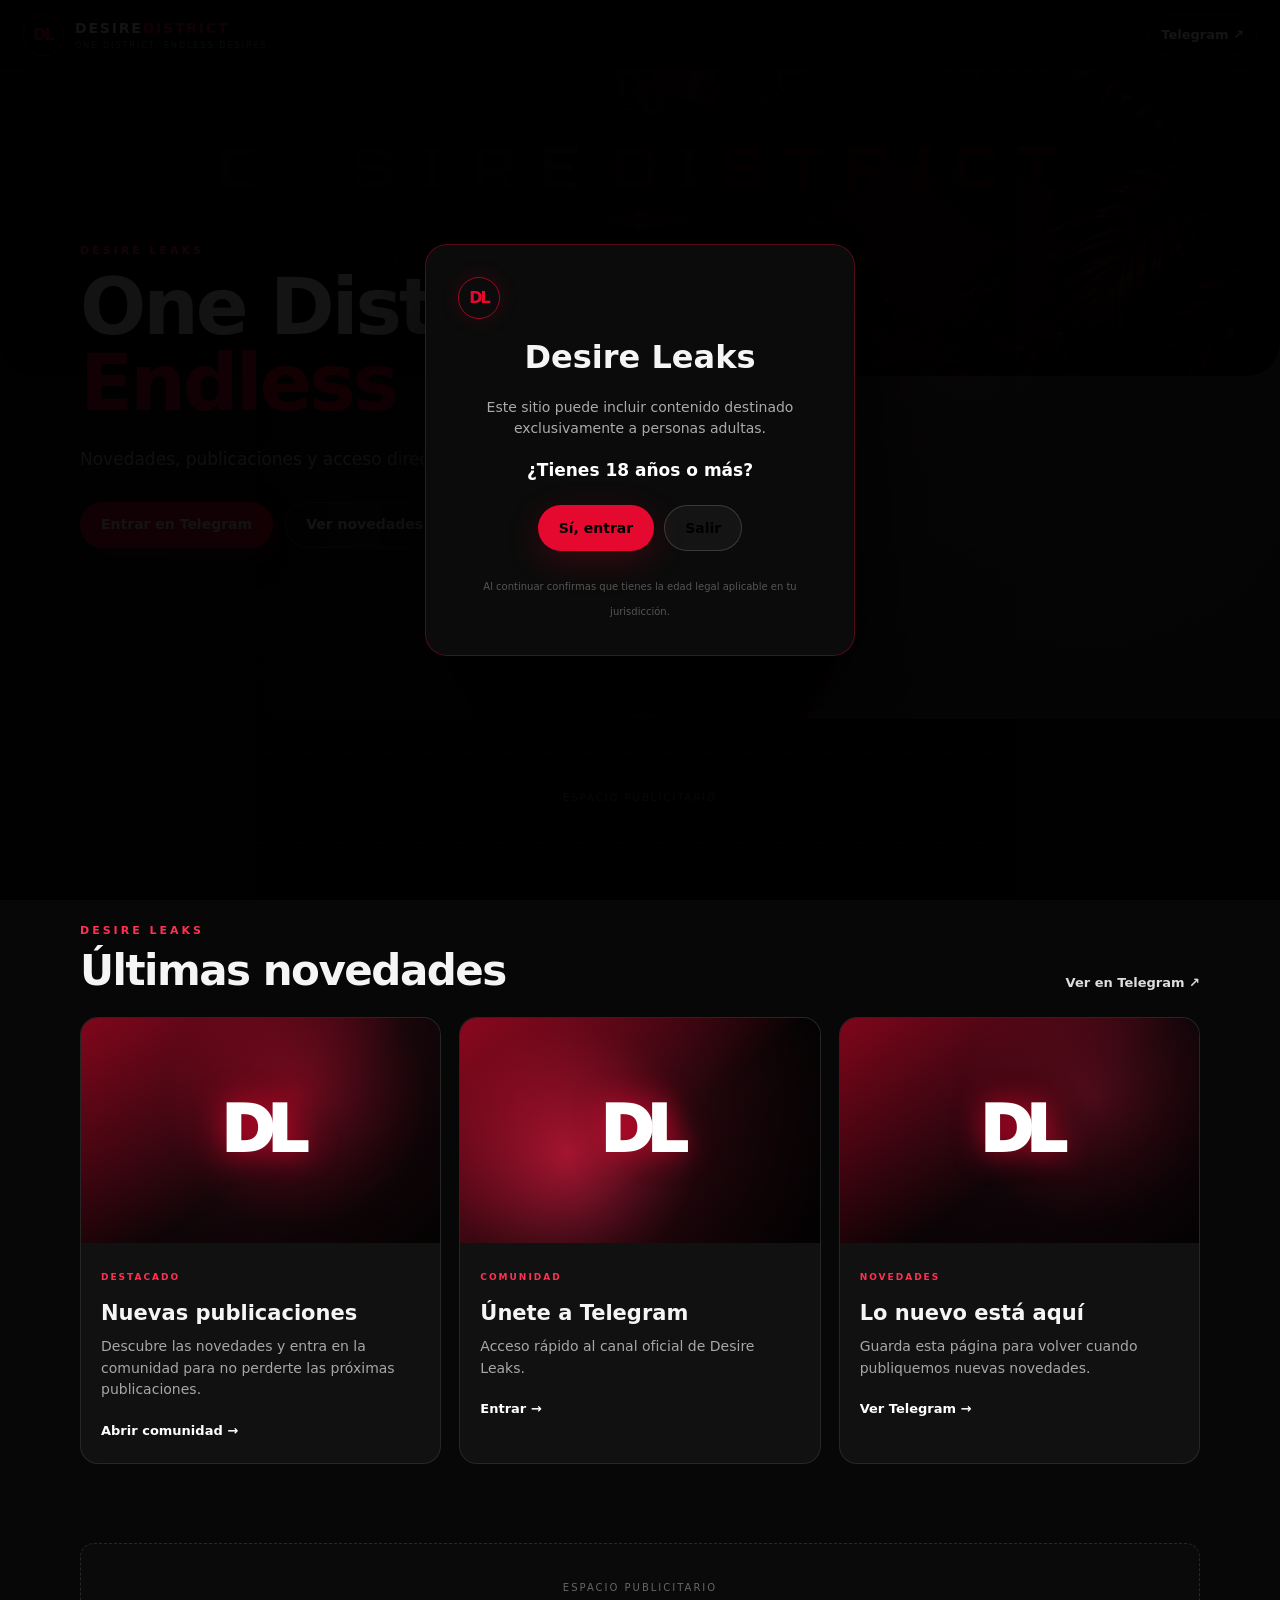
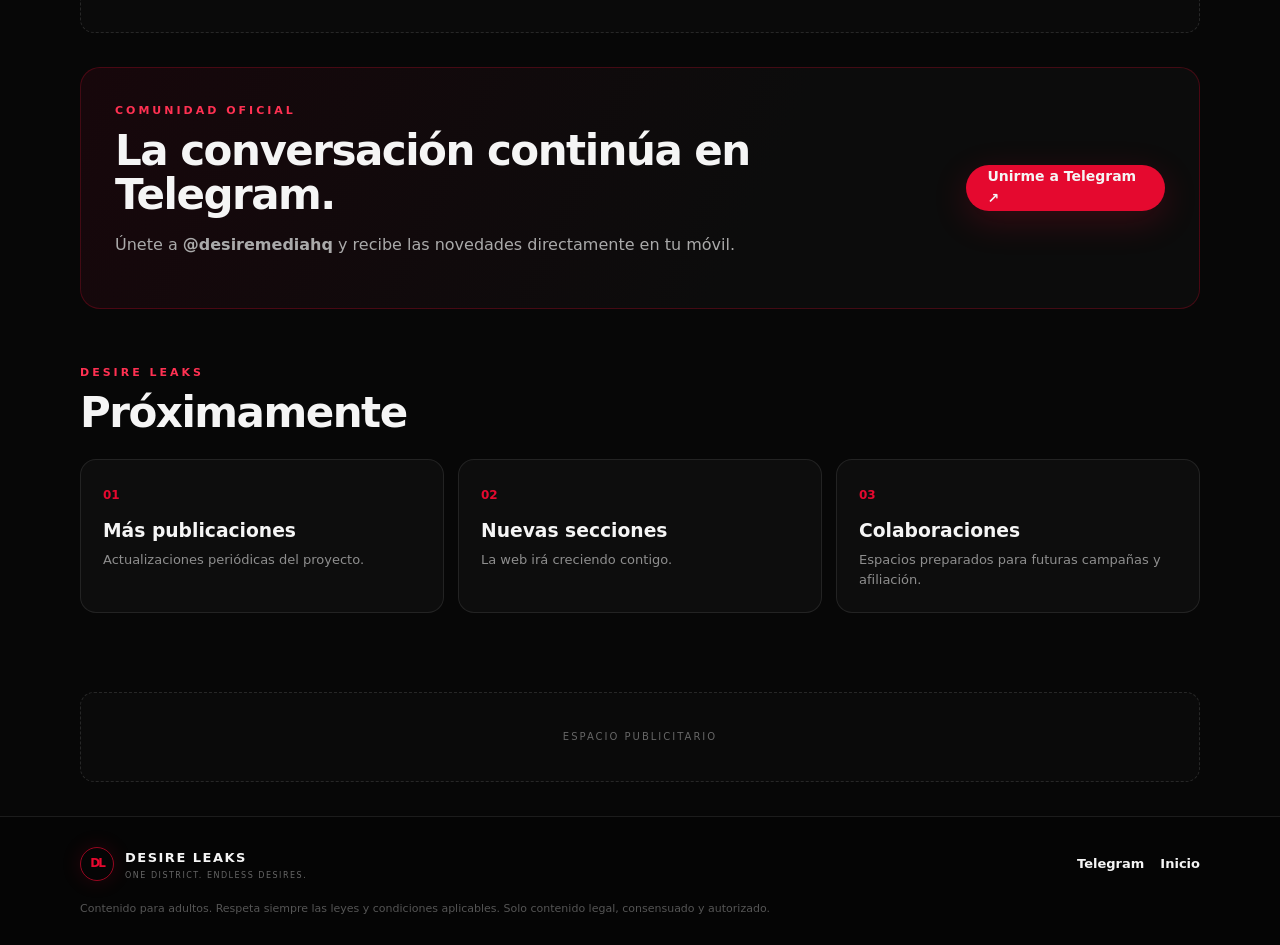
==== index.html @ 997d7d22 "Add files via upload" ====
<!doctype html>
<html lang="es">
<head>
  <meta charset="utf-8">
  <meta name="viewport" content="width=device-width, initial-scale=1">
  <meta name="description" content="Desire Leaks — contenido y novedades. Únete a nuestra comunidad en Telegram.">
  <meta name="theme-color" content="#080808">
  <title>Desire Leaks — One District. Endless Desires.</title>
  <link rel="stylesheet" href="style.css">
</head>
<body>
  <div id="ageGate" class="age-gate" role="dialog" aria-modal="true" aria-labelledby="ageTitle">
    <div class="age-card">
      <div class="mini-mark">DL</div>
      <h1 id="ageTitle">Desire Leaks</h1>
      <p>Este sitio puede incluir contenido destinado exclusivamente a personas adultas.</p>
      <p class="age-question">¿Tienes 18 años o más?</p>
      <div class="age-actions">
        <button id="enterBtn" class="btn btn-primary">Sí, entrar</button>
        <button id="leaveBtn" class="btn btn-ghost">Salir</button>
      </div>
      <small>Al continuar confirmas que tienes la edad legal aplicable en tu jurisdicción.</small>
    </div>
  </div>

  <header class="site-header">
    <a class="brand" href="#top" aria-label="Desire Leaks inicio">
      <span class="brand-dd">DL</span>
      <span>
        <strong>DESIRE<span>DISTRICT</span></strong>
        <small>ONE DISTRICT. ENDLESS DESIRES.</small>
      </span>
    </a>
    <a class="header-telegram" href="https://t.me/desiremediahq" target="_blank" rel="noopener noreferrer">Telegram ↗</a>
  </header>

  <main id="top">
    <section class="hero">
      <div class="hero-overlay"></div>
      <div class="hero-content">
        <p class="eyebrow">DESIRE LEAKS</p>
        <h1>One District.<br><span>Endless Desires.</span></h1>
        <p class="hero-copy">Novedades, publicaciones y acceso directo a nuestra comunidad.</p>
        <div class="hero-actions">
          <a class="btn btn-primary" href="https://t.me/desiremediahq" target="_blank" rel="noopener noreferrer">Entrar en Telegram</a>
          <a class="btn btn-ghost" href="#latest">Ver novedades</a>
        </div>
      </div>
    </section>

    <div class="container">
      <div class="ad-slot top-ad" aria-label="Espacio publicitario">
        <span>ESPACIO PUBLICITARIO</span>
      </div>

      <section id="latest" class="section">
        <div class="section-heading">
          <div>
            <p class="eyebrow">DESIRE LEAKS</p>
            <h2>Últimas novedades</h2>
          </div>
          <a class="text-link" href="https://t.me/desiremediahq" target="_blank" rel="noopener noreferrer">Ver en Telegram ↗</a>
        </div>

        <div class="cards">
          <article class="card featured">
            <div class="card-media media-one"><span>DL</span></div>
            <div class="card-body">
              <span class="tag">DESTACADO</span>
              <h3>Nuevas publicaciones</h3>
              <p>Descubre las novedades y entra en la comunidad para no perderte las próximas publicaciones.</p>
              <a href="https://t.me/desiremediahq" target="_blank" rel="noopener noreferrer">Abrir comunidad →</a>
            </div>
          </article>

          <article class="card">
            <div class="card-media media-two"><span>DL</span></div>
            <div class="card-body">
              <span class="tag">COMUNIDAD</span>
              <h3>Únete a Telegram</h3>
              <p>Acceso rápido al canal oficial de Desire Leaks.</p>
              <a href="https://t.me/desiremediahq" target="_blank" rel="noopener noreferrer">Entrar →</a>
            </div>
          </article>

          <article class="card">
            <div class="card-media media-three"><span>DL</span></div>
            <div class="card-body">
              <span class="tag">NOVEDADES</span>
              <h3>Lo nuevo está aquí</h3>
              <p>Guarda esta página para volver cuando publiquemos nuevas novedades.</p>
              <a href="https://t.me/desiremediahq" target="_blank" rel="noopener noreferrer">Ver Telegram →</a>
            </div>
          </article>
        </div>
      </section>

      <div class="ad-slot" aria-label="Espacio publicitario">
        <span>ESPACIO PUBLICITARIO</span>
      </div>

      <section class="community">
        <div>
          <p class="eyebrow">COMUNIDAD OFICIAL</p>
          <h2>La conversación continúa en Telegram.</h2>
          <p>Únete a <strong>@desiremediahq</strong> y recibe las novedades directamente en tu móvil.</p>
        </div>
        <a class="btn btn-primary" href="https://t.me/desiremediahq" target="_blank" rel="noopener noreferrer">Unirme a Telegram ↗</a>
      </section>

      <section class="section small-section">
        <div class="section-heading">
          <div>
            <p class="eyebrow">DESIRE LEAKS</p>
            <h2>Próximamente</h2>
          </div>
        </div>
        <div class="future-grid">
          <div><span>01</span><h3>Más publicaciones</h3><p>Actualizaciones periódicas del proyecto.</p></div>
          <div><span>02</span><h3>Nuevas secciones</h3><p>La web irá creciendo contigo.</p></div>
          <div><span>03</span><h3>Colaboraciones</h3><p>Espacios preparados para futuras campañas y afiliación.</p></div>
        </div>
      </section>

      <div class="ad-slot" aria-label="Espacio publicitario">
        <span>ESPACIO PUBLICITARIO</span>
      </div>
    </div>
  </main>

  <footer class="footer">
    <div class="footer-brand">
      <span class="brand-dd">DL</span>
      <div><strong>DESIRE LEAKS</strong><small>ONE DISTRICT. ENDLESS DESIRES.</small></div>
    </div>
    <div class="footer-links">
      <a href="https://t.me/desiremediahq" target="_blank" rel="noopener noreferrer">Telegram</a>
      <a href="#top">Inicio</a>
    </div>
    <p class="footer-note">Contenido para adultos. Respeta siempre las leyes y condiciones aplicables. Solo contenido legal, consensuado y autorizado.</p>
  </footer>

  <!-- ANALÍTICA: cuando tengas tu ID, puedes colocar aquí el script de tu proveedor. -->

  <script src="script.js"></script>
</body>
</html>
---- style.css ----
:root{
  --bg:#070707;
  --panel:#111111;
  --panel2:#151515;
  --text:#f5f5f5;
  --muted:#a7a7a7;
  --red:#e5092f;
  --red2:#ff3152;
  --line:rgba(255,255,255,.09);
  --max:1120px;
}
*{box-sizing:border-box}
html{scroll-behavior:smooth}
body{margin:0;background:var(--bg);color:var(--text);font-family:Inter,ui-sans-serif,system-ui,-apple-system,BlinkMacSystemFont,"Segoe UI",sans-serif;line-height:1.55}
a{color:inherit;text-decoration:none}
button{font:inherit}
.site-header{position:sticky;top:0;z-index:20;display:flex;justify-content:space-between;align-items:center;padding:14px 22px;background:rgba(7,7,7,.88);backdrop-filter:blur(12px);border-bottom:1px solid var(--line)}
.brand{display:flex;gap:11px;align-items:center}
.brand-dd,.mini-mark{display:grid;place-items:center;width:42px;height:42px;border:1px solid rgba(229,9,47,.65);border-radius:50%;color:var(--red);font-weight:900;letter-spacing:-2px;box-shadow:0 0 20px rgba(229,9,47,.15)}
.brand strong{display:block;font-size:14px;letter-spacing:1.8px}
.brand strong span{color:var(--red)}
.brand small{display:block;color:#777;font-size:8px;letter-spacing:2px}
.header-telegram{font-size:13px;font-weight:700;color:#fff;border:1px solid var(--line);padding:9px 13px;border-radius:999px}
.hero{position:relative;min-height:72vh;display:flex;align-items:center;overflow:hidden;background:radial-gradient(circle at 70% 25%,rgba(229,9,47,.25),transparent 35%),linear-gradient(135deg,#080808,#16070a 55%,#050505)}
.hero:before{content:"";position:absolute;inset:0;background:linear-gradient(115deg,rgba(0,0,0,.9),rgba(0,0,0,.35)),url("Distrito de deseo nocturno.png") center/cover no-repeat;opacity:.55}
.hero-overlay{position:absolute;inset:0;background:radial-gradient(circle at 75% 45%,transparent 0,rgba(0,0,0,.65) 65%,#070707 100%)}
.hero-content{position:relative;z-index:1;width:min(var(--max),calc(100% - 40px));margin:auto;padding:90px 0}
.eyebrow{margin:0 0 10px;color:var(--red2);font-size:11px;font-weight:900;letter-spacing:3px}
.hero h1{margin:0;max-width:760px;font-size:clamp(42px,7vw,78px);line-height:.98;letter-spacing:-3px}
.hero h1 span{color:var(--red)}
.hero-copy{max-width:570px;color:#c2c2c2;font-size:17px;margin:24px 0 30px}
.hero-actions{display:flex;gap:12px;flex-wrap:wrap}
.btn{display:inline-flex;align-items:center;justify-content:center;min-height:46px;padding:0 20px;border-radius:999px;font-weight:800;font-size:14px;border:1px solid transparent;cursor:pointer}
.btn-primary{background:var(--red);box-shadow:0 10px 35px rgba(229,9,47,.2)}
.btn-primary:hover{background:var(--red2);transform:translateY(-1px)}
.btn-ghost{border-color:rgba(255,255,255,.16);background:rgba(255,255,255,.04)}
.container{width:min(var(--max),calc(100% - 40px));margin:auto}
.ad-slot{min-height:90px;margin:34px 0;display:grid;place-items:center;border:1px dashed rgba(255,255,255,.12);border-radius:14px;color:#666;font-size:10px;letter-spacing:2px;background:#0a0a0a}
.section{padding:45px 0}
.section-heading{display:flex;justify-content:space-between;align-items:end;gap:20px;margin-bottom:24px}
.section-heading h2,.community h2{margin:0;font-size:clamp(28px,4vw,42px);line-height:1.05;letter-spacing:-1.5px}
.text-link{color:#ddd;font-size:13px;font-weight:800}
.cards{display:grid;grid-template-columns:repeat(3,1fr);gap:18px}
.card{overflow:hidden;border:1px solid var(--line);border-radius:18px;background:var(--panel);transition:.2s}
.card:hover{transform:translateY(-3px);border-color:rgba(229,9,47,.4)}
.card-media{aspect-ratio:16/10;display:grid;place-items:center;position:relative;overflow:hidden}
.card-media:after{content:"";position:absolute;inset:0;background:linear-gradient(140deg,rgba(229,9,47,.55),transparent 55%,rgba(0,0,0,.65))}
.card-media span{position:relative;z-index:1;font-size:64px;font-weight:1000;letter-spacing:-7px;color:#fff;text-shadow:0 0 30px rgba(229,9,47,.8)}
.media-one{background:radial-gradient(circle at 60% 35%,#6b0b1d,#16060a 50%,#030303)}
.media-two{background:radial-gradient(circle at 30% 60%,#9b1631,#25070d 45%,#020202)}
.media-three{background:radial-gradient(circle at 70% 35%,#4c0b18,#110509 45%,#020202)}
.card-body{padding:20px}
.tag{font-size:9px;font-weight:900;letter-spacing:2px;color:var(--red2)}
.card h3{margin:9px 0 7px;font-size:21px}
.card p{margin:0 0 17px;color:var(--muted);font-size:14px}
.card a{font-size:13px;font-weight:900;color:#fff}
.community{display:flex;justify-content:space-between;align-items:center;gap:30px;margin:30px 0 45px;padding:34px;border-radius:20px;border:1px solid rgba(229,9,47,.25);background:linear-gradient(115deg,#17070b,#0c0c0c 60%)}
.community p:not(.eyebrow){color:#aaa;max-width:620px}
.future-grid{display:grid;grid-template-columns:repeat(3,1fr);gap:14px}
.future-grid>div{padding:22px;border:1px solid var(--line);border-radius:16px;background:#0d0d0d}
.future-grid span{color:var(--red);font-weight:900;font-size:12px}
.future-grid h3{margin:9px 0 5px}
.future-grid p{margin:0;color:#8e8e8e;font-size:13px}
.small-section{padding-top:10px}
.footer{border-top:1px solid var(--line);padding:28px max(20px,calc((100% - var(--max))/2));display:grid;grid-template-columns:1fr auto;gap:18px;background:#050505}
.footer-brand{display:flex;gap:11px;align-items:center}
.footer-brand .brand-dd{width:34px;height:34px;font-size:12px}
.footer-brand strong{font-size:13px;letter-spacing:1.5px}
.footer-brand small{display:block;color:#666;font-size:8px;letter-spacing:1.5px}
.footer-links{display:flex;gap:16px;align-items:center;font-size:13px;font-weight:800}
.footer-note{grid-column:1/-1;color:#555;font-size:11px;margin:0}
.age-gate{position:fixed;inset:0;z-index:100;display:grid;place-items:center;padding:20px;background:rgba(0,0,0,.92)}
.age-gate.hidden{display:none}
.age-card{width:min(430px,100%);padding:32px;border:1px solid rgba(229,9,47,.35);border-radius:22px;text-align:center;background:#0b0b0b;box-shadow:0 30px 100px rgba(0,0,0,.8)}
.age-card h1{margin:14px 0 10px}
.age-card p{color:#aaa;font-size:14px}
.age-question{color:#fff!important;font-weight:900;font-size:17px!important}
.age-actions{display:flex;gap:10px;justify-content:center;margin:22px 0}
.age-card small{color:#555;font-size:10px}
@media(max-width:800px){
  .cards,.future-grid{grid-template-columns:1fr}
  .community{flex-direction:column;align-items:flex-start}
  .hero{min-height:78vh}
  .hero h1{letter-spacing:-2px}
  .section-heading{align-items:flex-start;flex-direction:column}
}
@media(max-width:520px){
  .site-header{padding:12px 14px}
  .header-telegram{font-size:11px;padding:8px 10px}
  .brand strong{font-size:12px}
  .brand small{font-size:7px}
  .container,.hero-content{width:min(100% - 28px,var(--max))}
  .hero-copy{font-size:15px}
  .footer{padding:24px 14px}
}
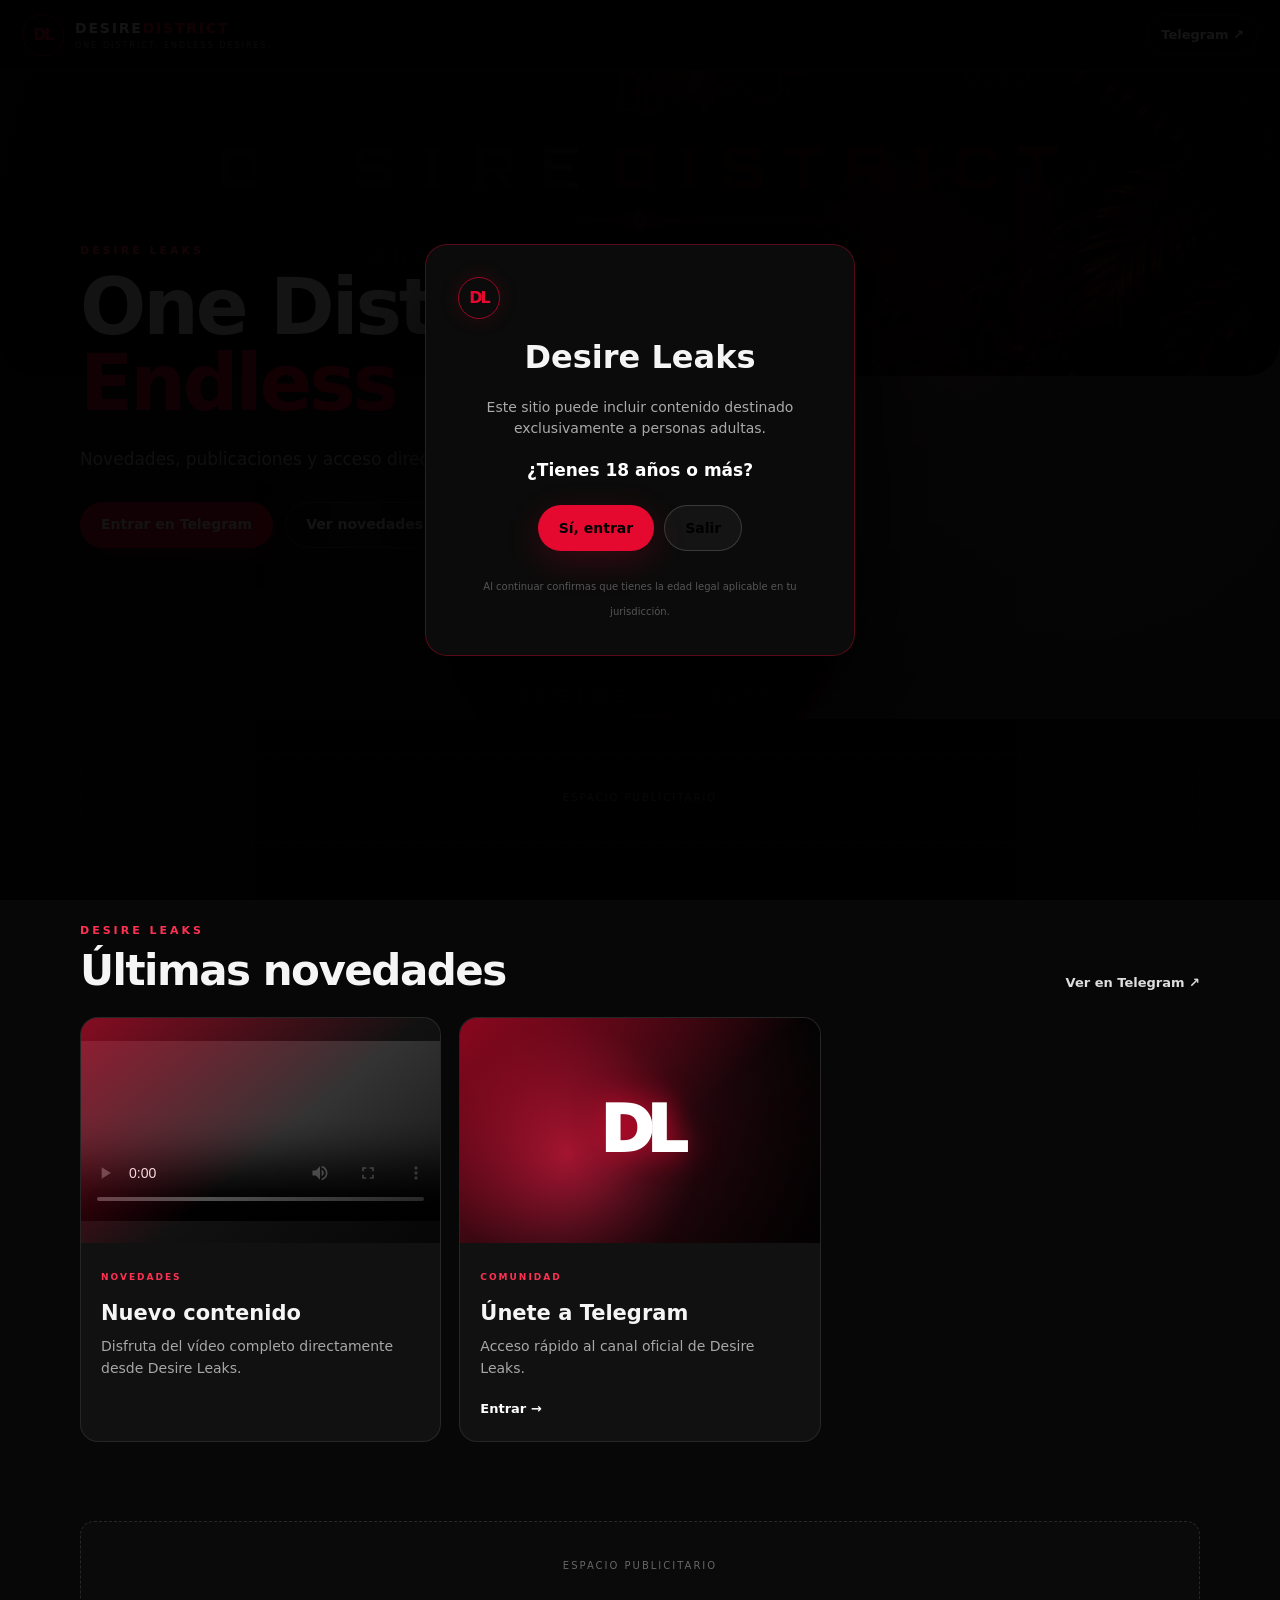
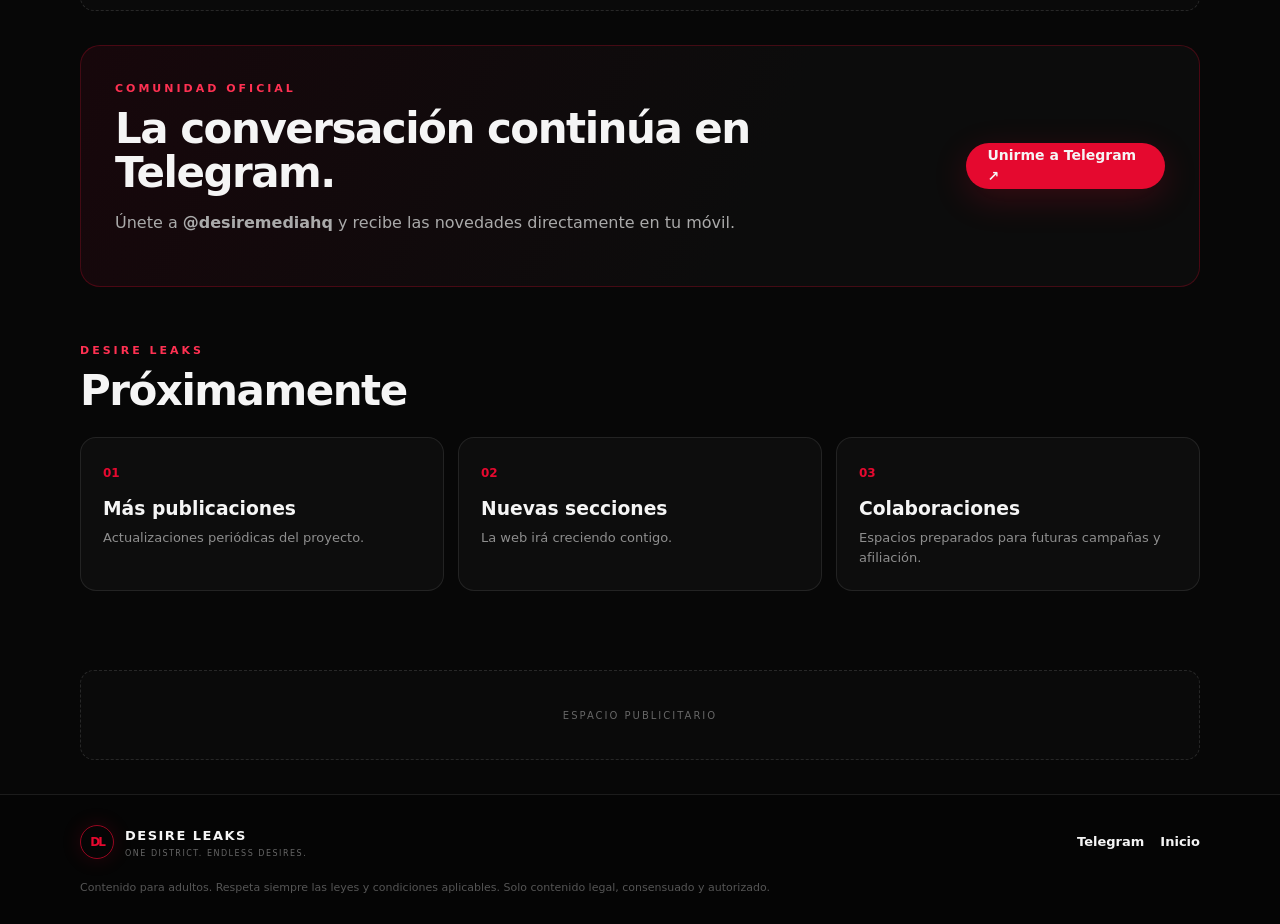
==== commit b62490e4: "Update featured card to video card for new content Replaced a featured card with a video card showca" ====
--- a/index.html
+++ b/index.html
@@ -63,14 +63,18 @@
         </div>
 
         <div class="cards">
-          <article class="card featured">
-            <div class="card-media media-one"><span>DL</span></div>
-            <div class="card-body">
-              <span class="tag">DESTACADO</span>
-              <h3>Nuevas publicaciones</h3>
-              <p>Descubre las novedades y entra en la comunidad para no perderte las próximas publicaciones.</p>
-              <a href="https://t.me/desiremediahq" target="_blank" rel="noopener noreferrer">Abrir comunidad →</a>
-            </div>
+          <article class="card">
+  <div class="card-media">
+    <video controls playsinline preload="metadata" style="width:100%; height:auto; display:block;">
+      <source src="https://DesireMedia.b-cdn.net/VID_20261002_084733.mp4" type="video/mp4">
+      Tu navegador no puede reproducir este vídeo.
+    </video>
+  </div>
+  <div class="card-body">
+    <span class="tag">NOVEDADES</span>
+    <h3>Nuevo contenido</h3>
+    <p>Disfruta del vídeo completo directamente desde Desire Leaks.</p>
+  </div>
           </article>
 
           <article class="card">
@@ -83,15 +87,7 @@
             </div>
           </article>
 
-          <article class="card">
-            <div class="card-media media-three"><span>DL</span></div>
-            <div class="card-body">
-              <span class="tag">NOVEDADES</span>
-              <h3>Lo nuevo está aquí</h3>
-              <p>Guarda esta página para volver cuando publiquemos nuevas novedades.</p>
-              <a href="https://t.me/desiremediahq" target="_blank" rel="noopener noreferrer">Ver Telegram →</a>
-            </div>
-          </article>
+          
         </div>
       </section>
 
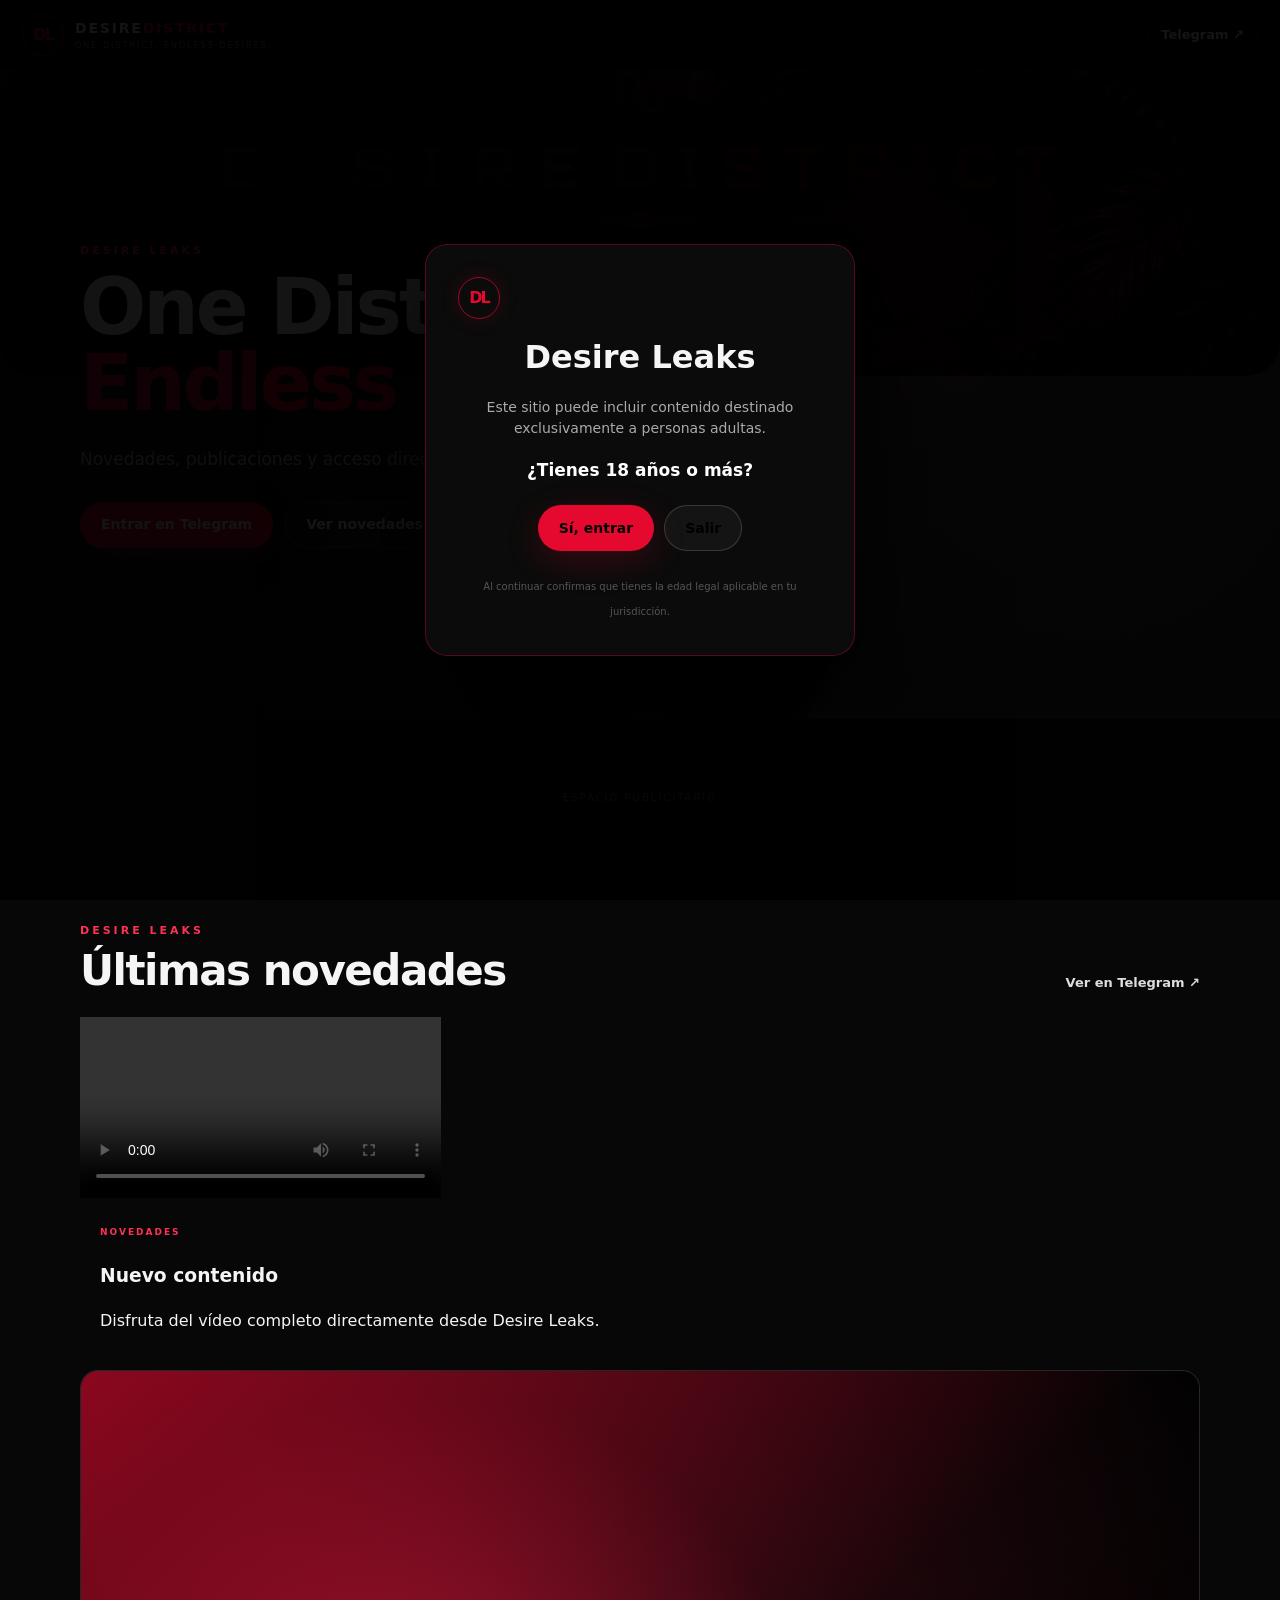
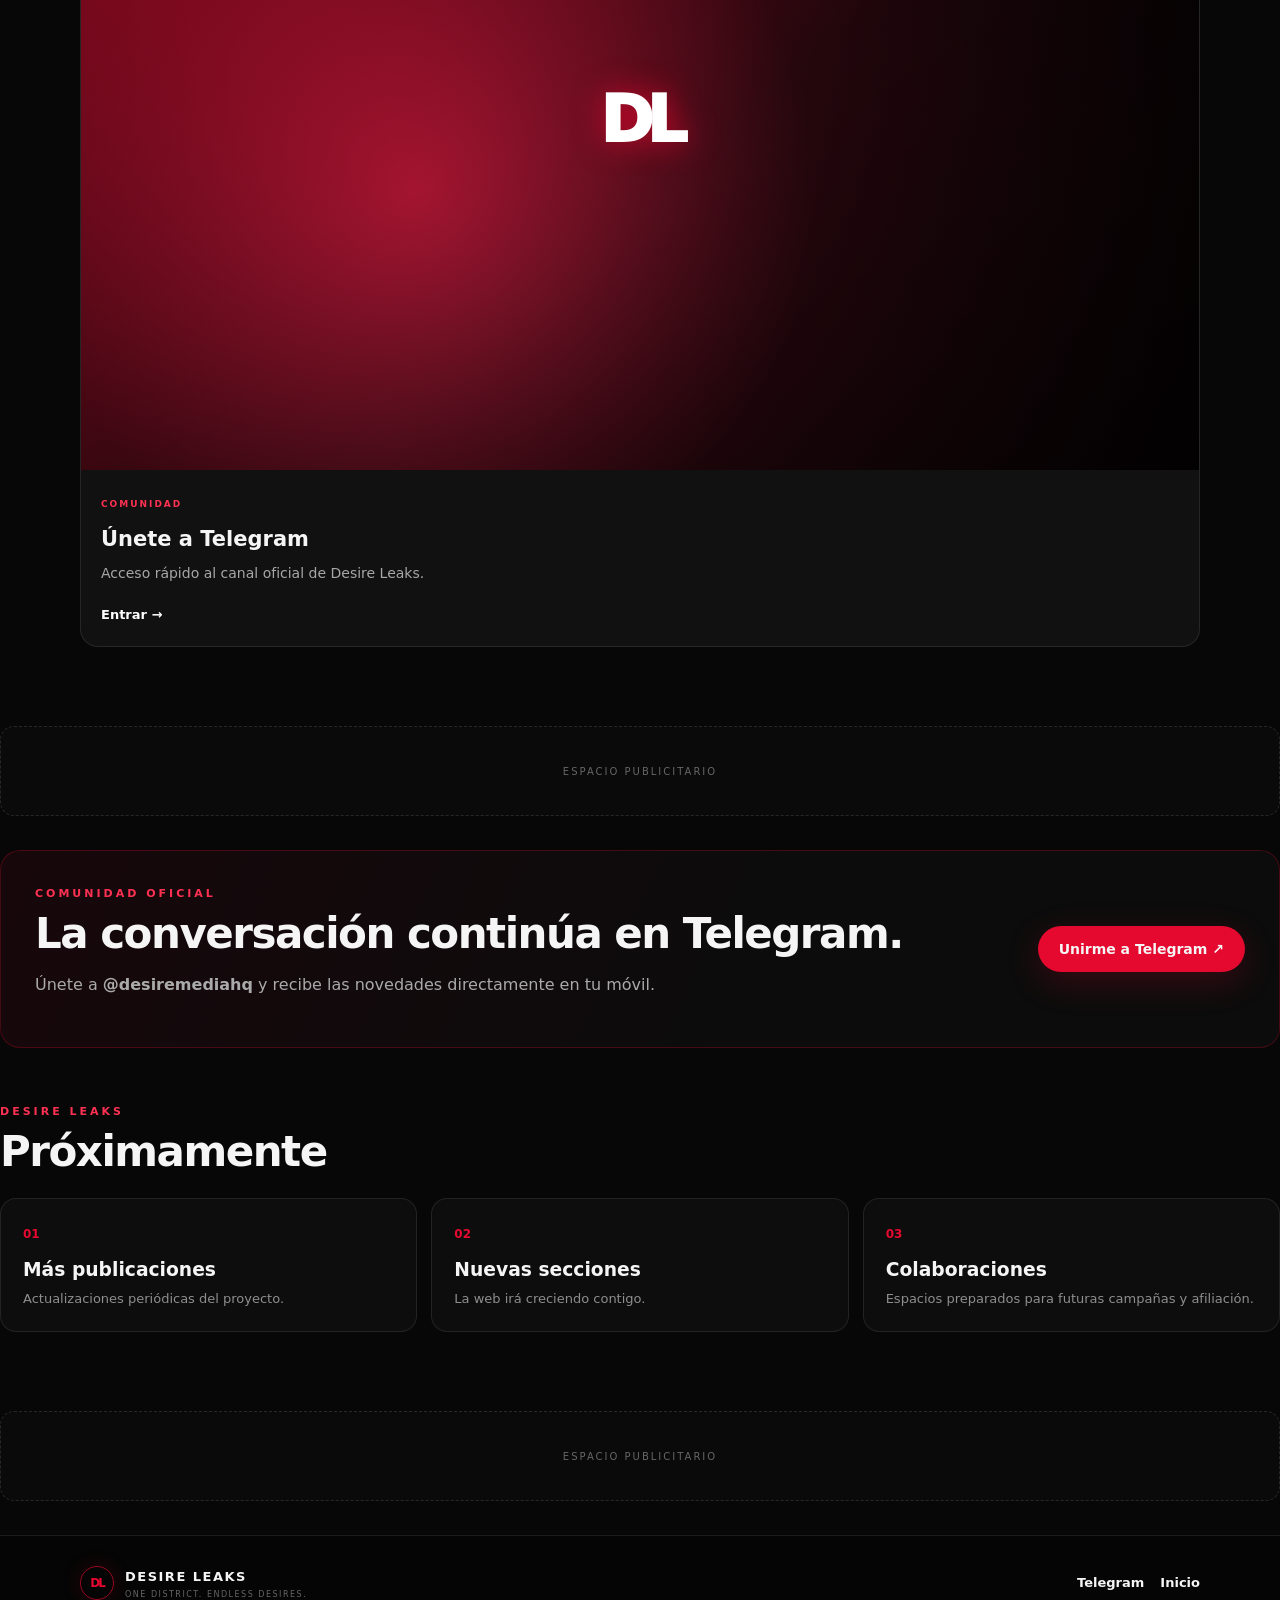
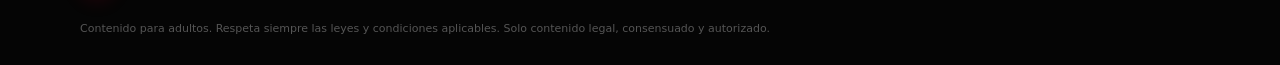
==== commit b542e339: "Replace card article with video element" ====
--- a/index.html
+++ b/index.html
@@ -63,8 +63,7 @@
         </div>
 
         <div class="cards">
-          <article class="card">
-  <div class="card-media">
+          
     <video controls playsinline preload="metadata" style="width:100%; height:auto; display:block;">
       <source src="https://DesireMedia.b-cdn.net/VID_20261002_084733.mp4" type="video/mp4">
       Tu navegador no puede reproducir este vídeo.
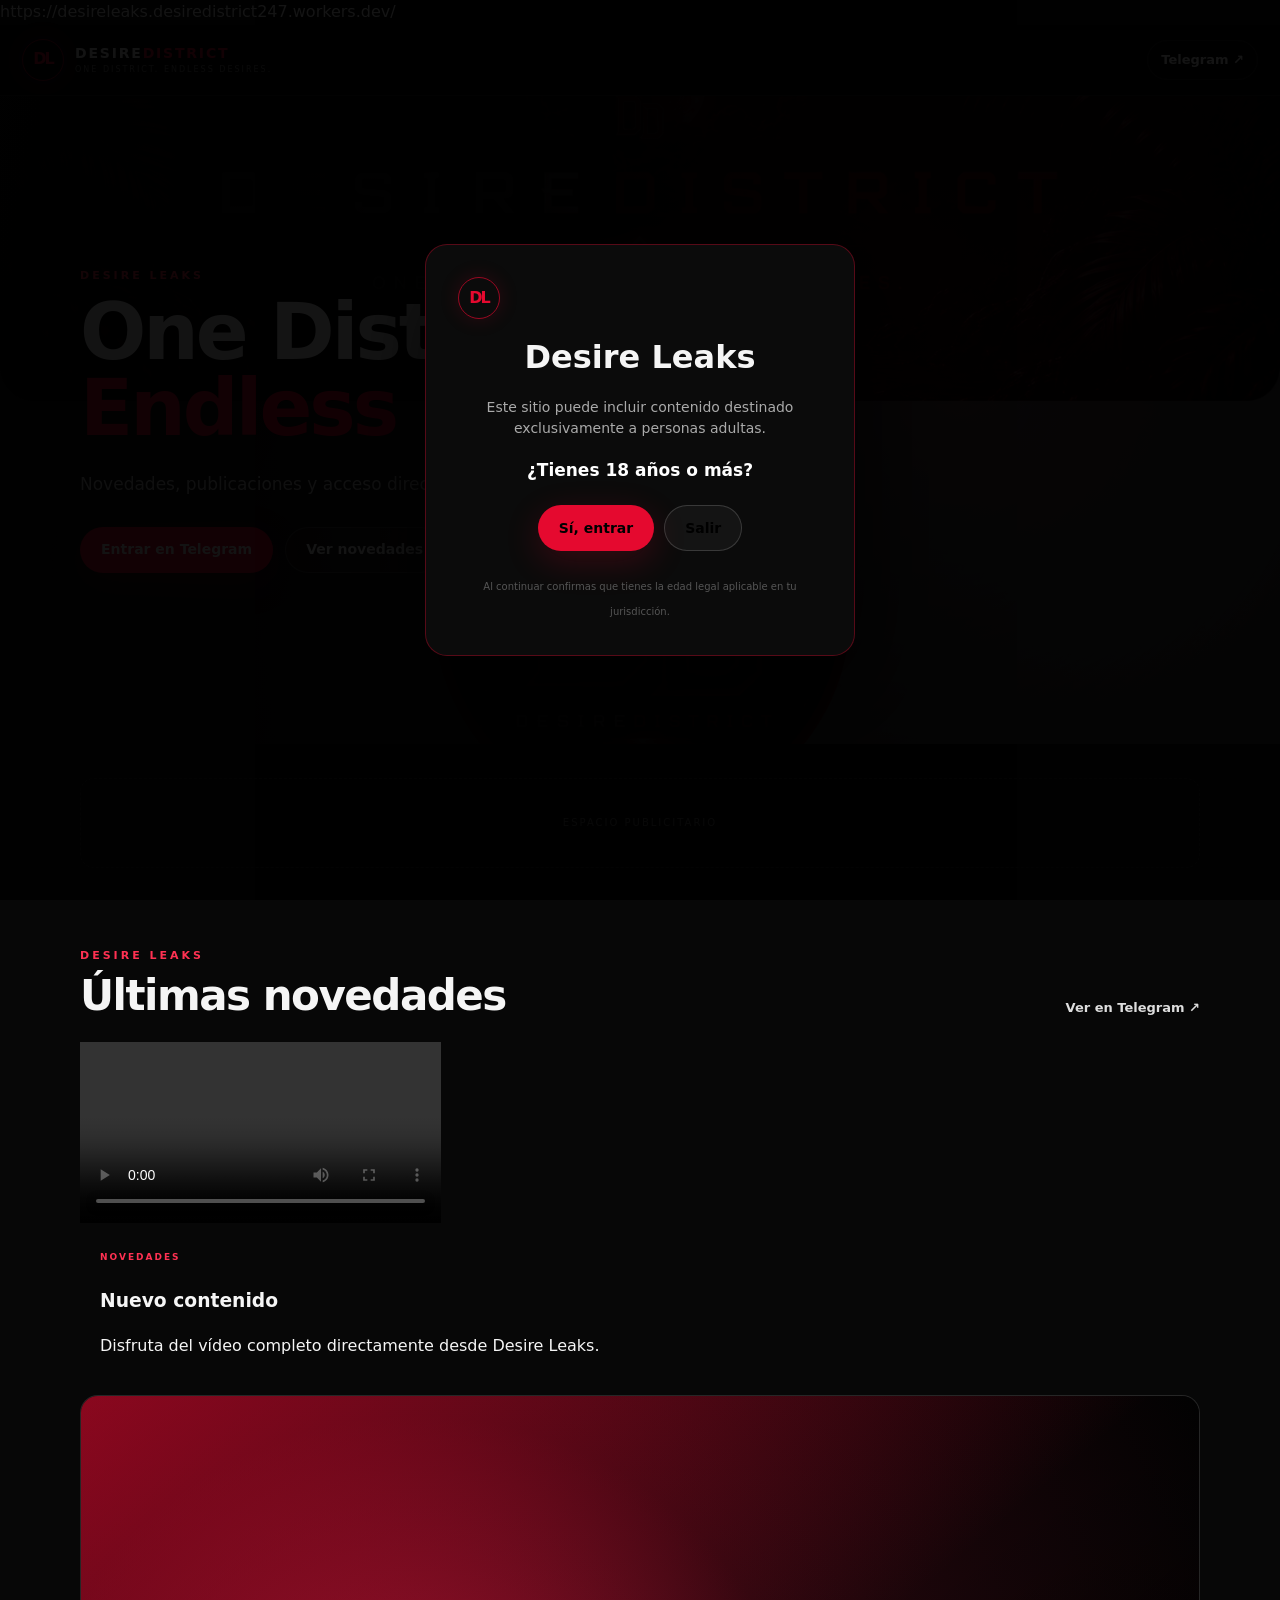
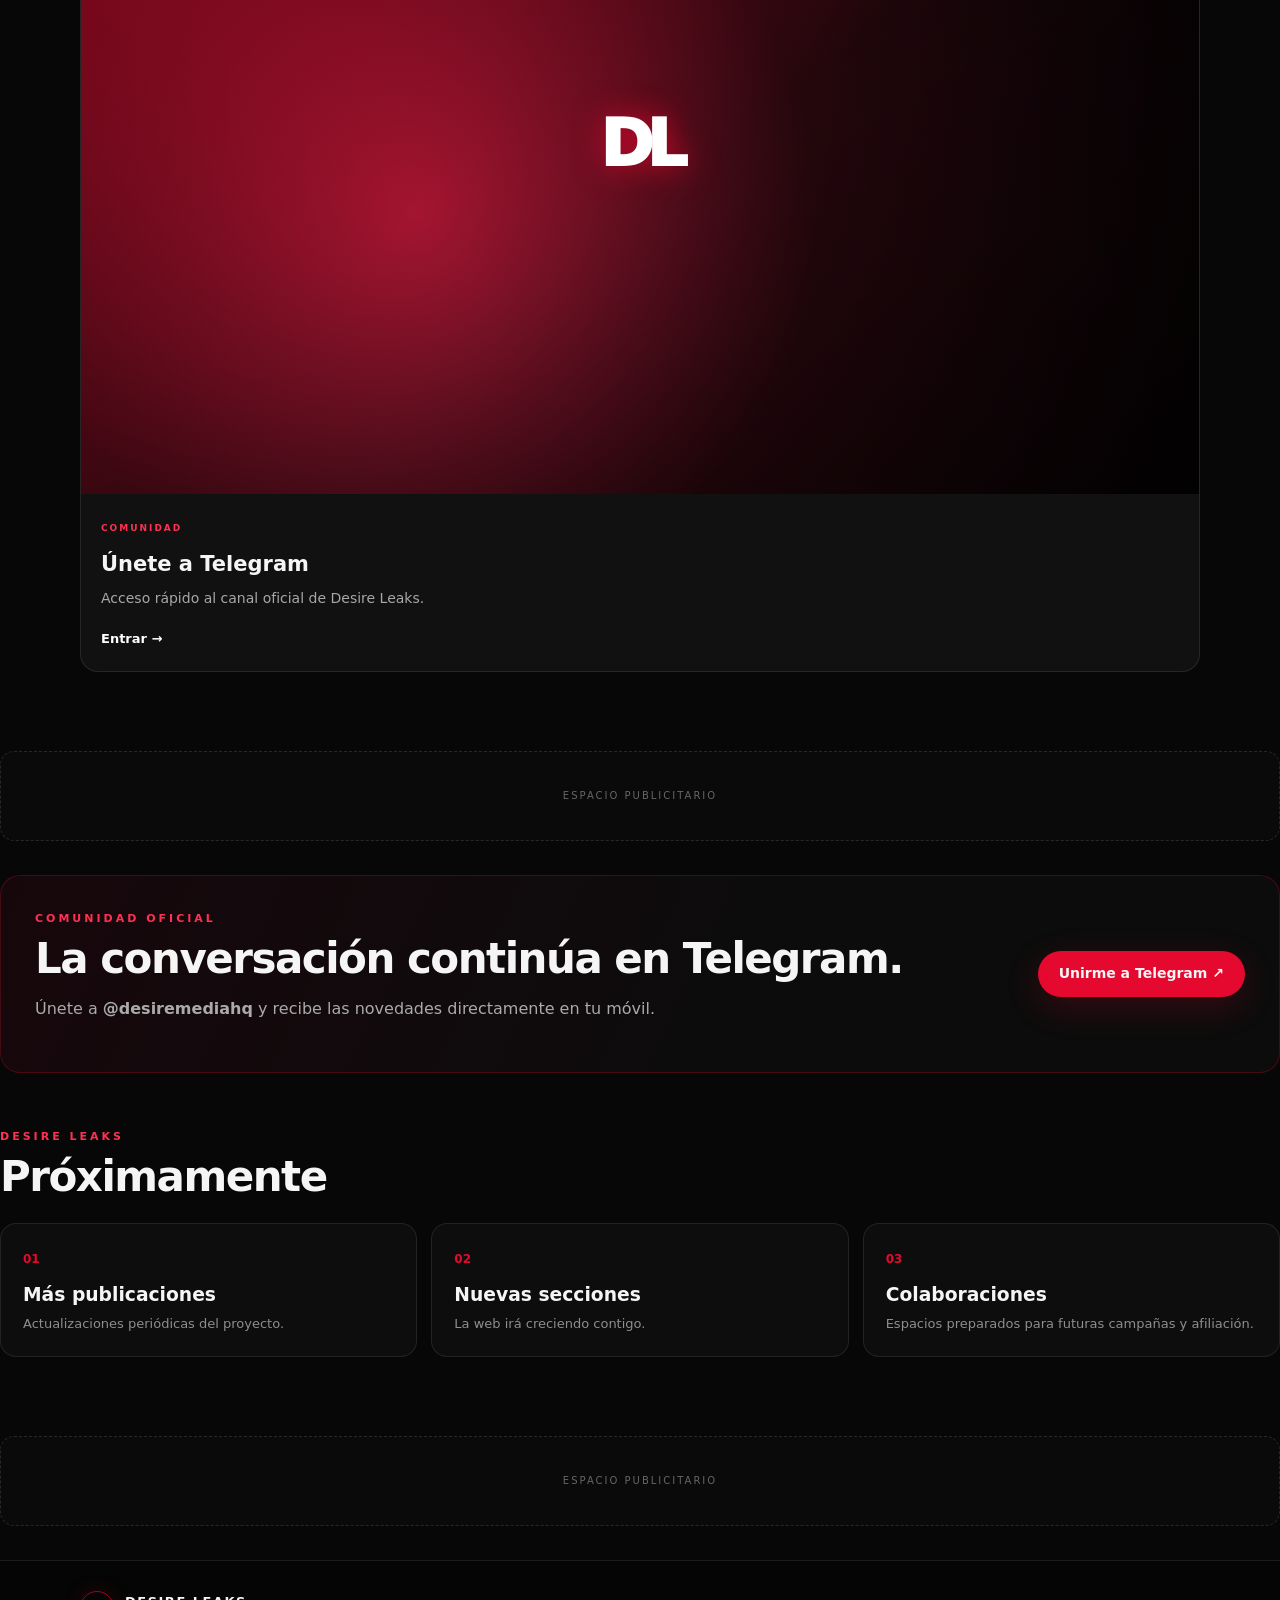
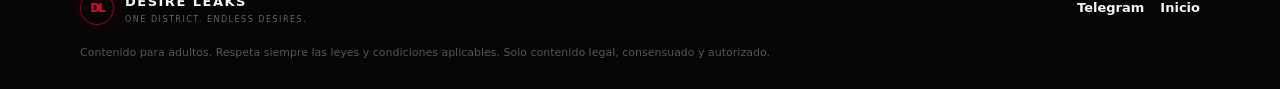
==== commit 345c22ca: "Add link to head section in index.html Added a link to the head section of the HTML document." ====
--- a/index.html
+++ b/index.html
@@ -1,6 +1,6 @@
 <!doctype html>
 <html lang="es">
-<head>
+<head> https://desireleaks.desiredistrict247.workers.dev/
   <meta charset="utf-8">
   <meta name="viewport" content="width=device-width, initial-scale=1">
   <meta name="description" content="Desire Leaks — contenido y novedades. Únete a nuestra comunidad en Telegram.">
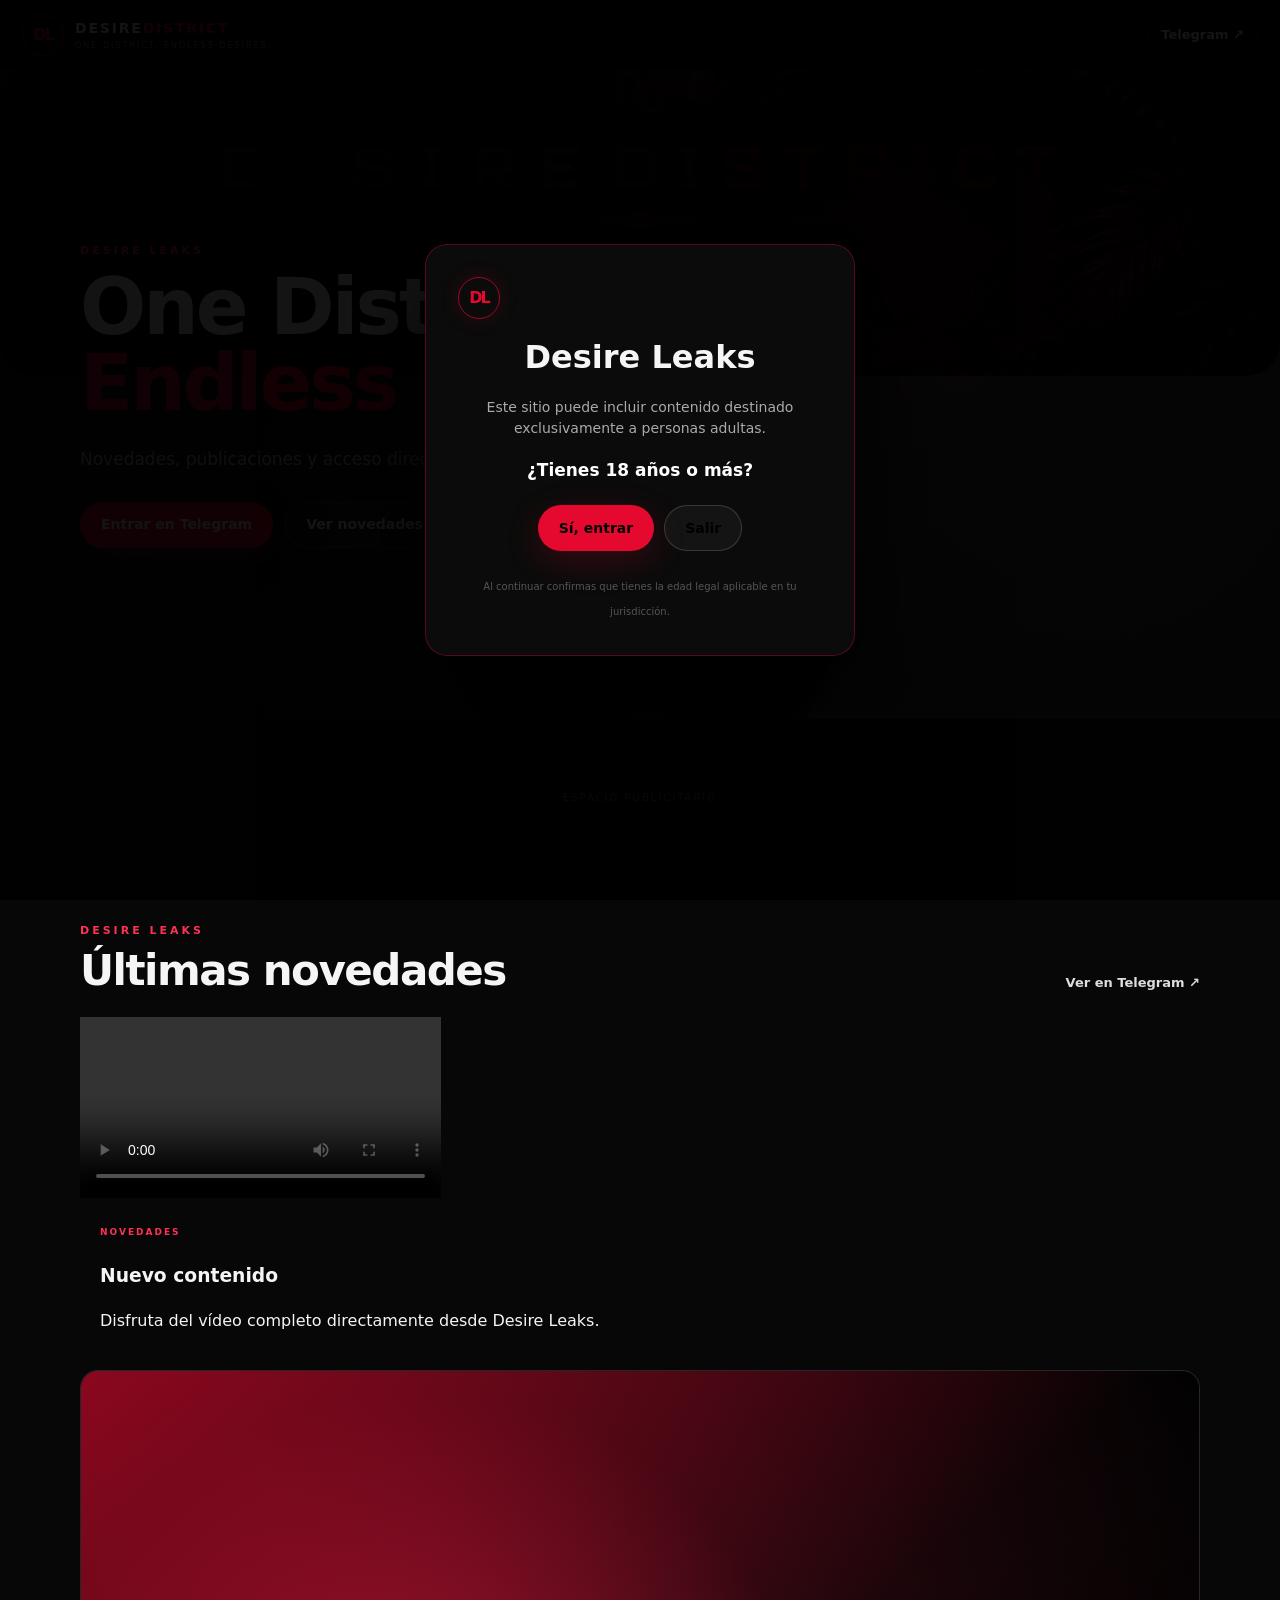
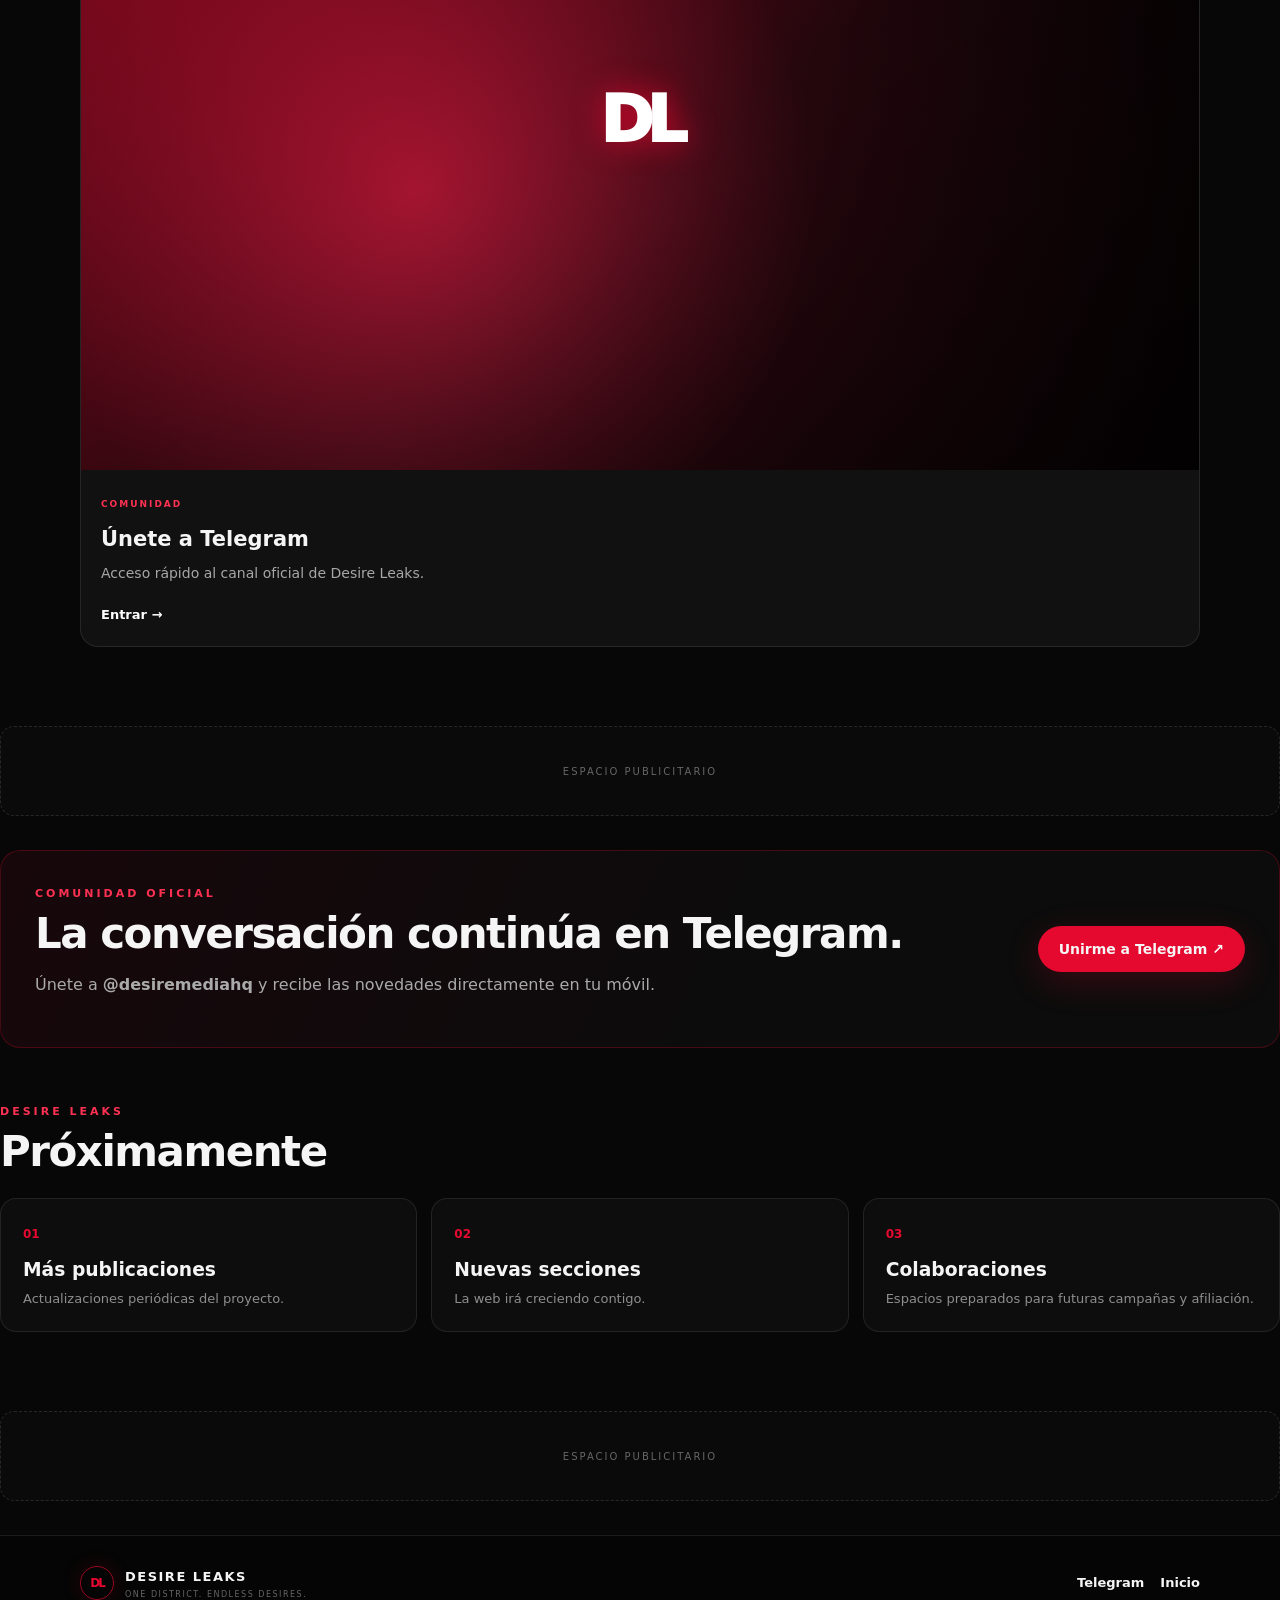
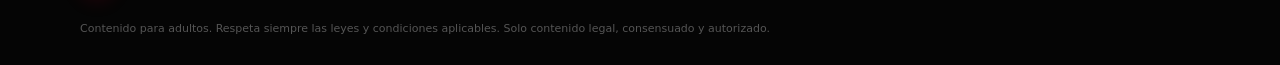
==== commit 57532544: "Fix head tag in index.html" ====
--- a/index.html
+++ b/index.html
@@ -1,6 +1,6 @@
 <!doctype html>
 <html lang="es">
-<head> https://desireleaks.desiredistrict247.workers.dev/
+<head> <meta name="juicyads-site-verification" content="0f00696ae4daaad9c26278e2c528a83f">
   <meta charset="utf-8">
   <meta name="viewport" content="width=device-width, initial-scale=1">
   <meta name="description" content="Desire Leaks — contenido y novedades. Únete a nuestra comunidad en Telegram.">
